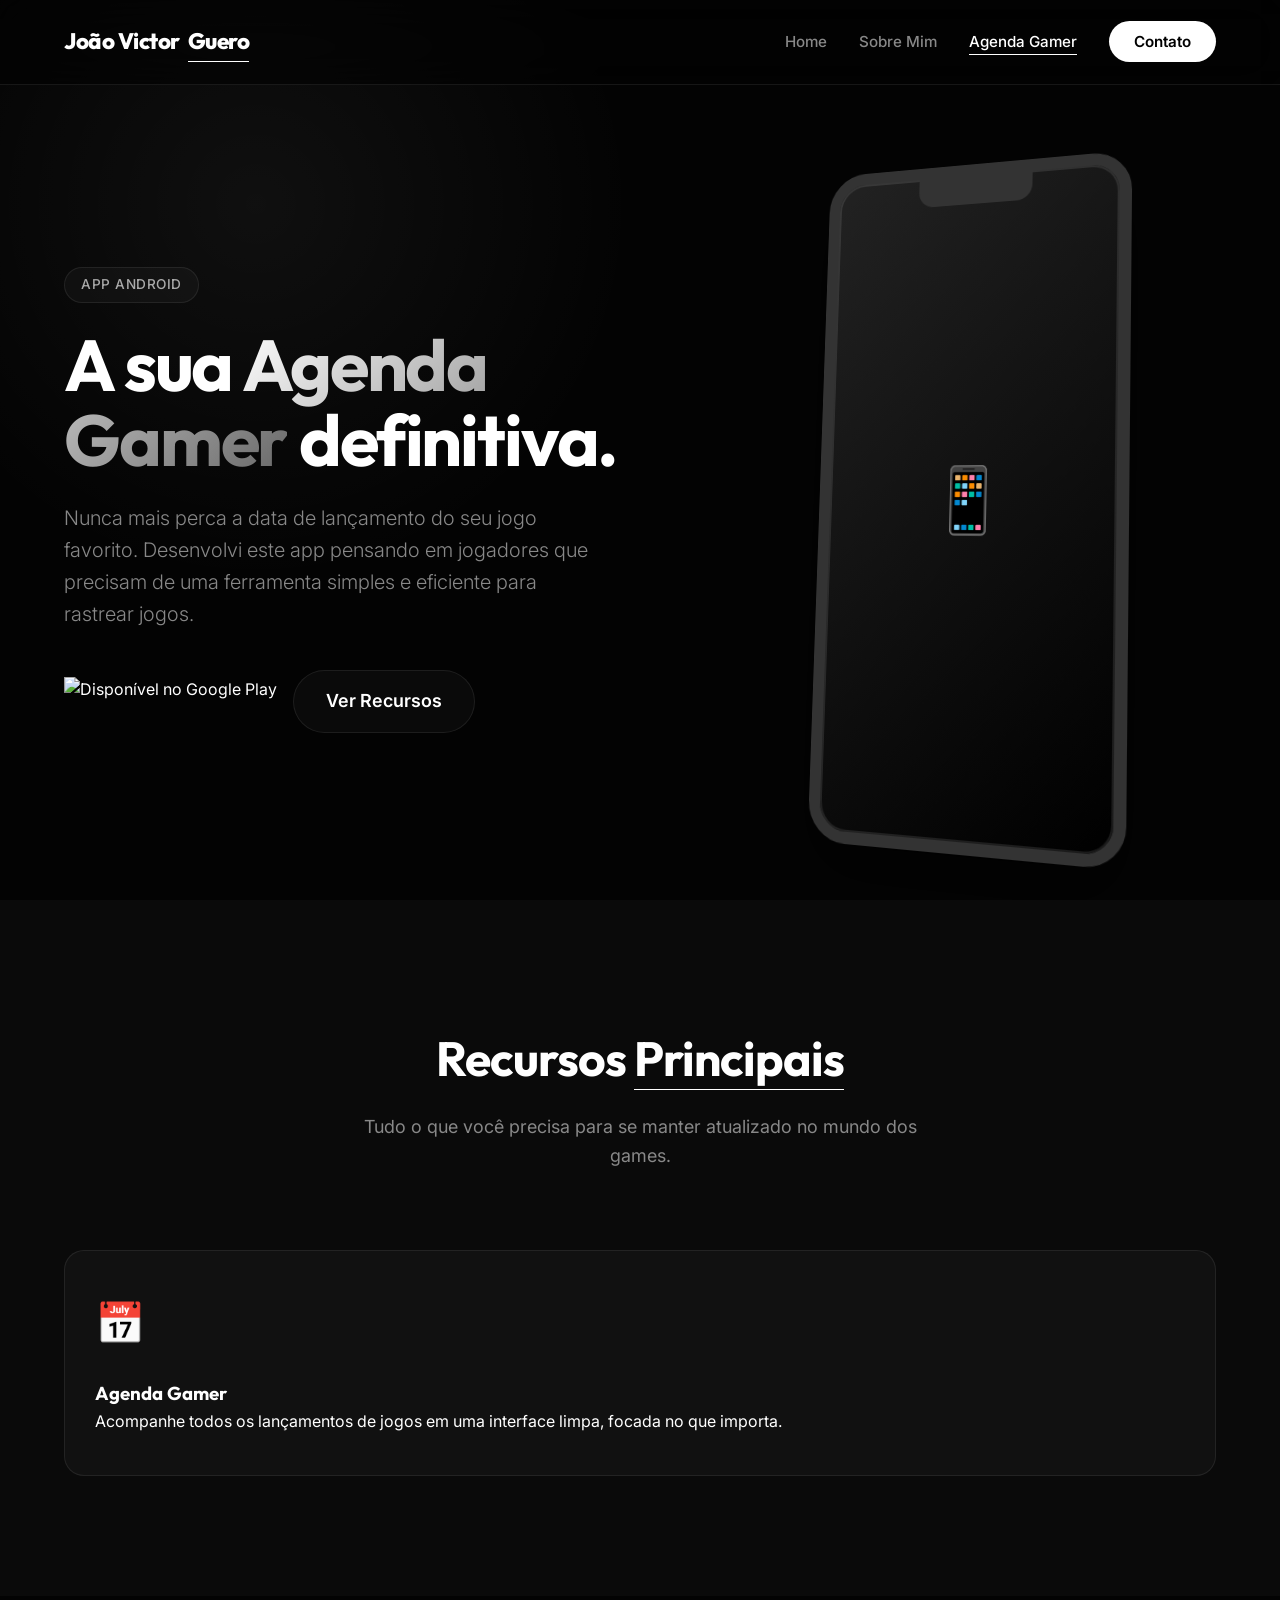
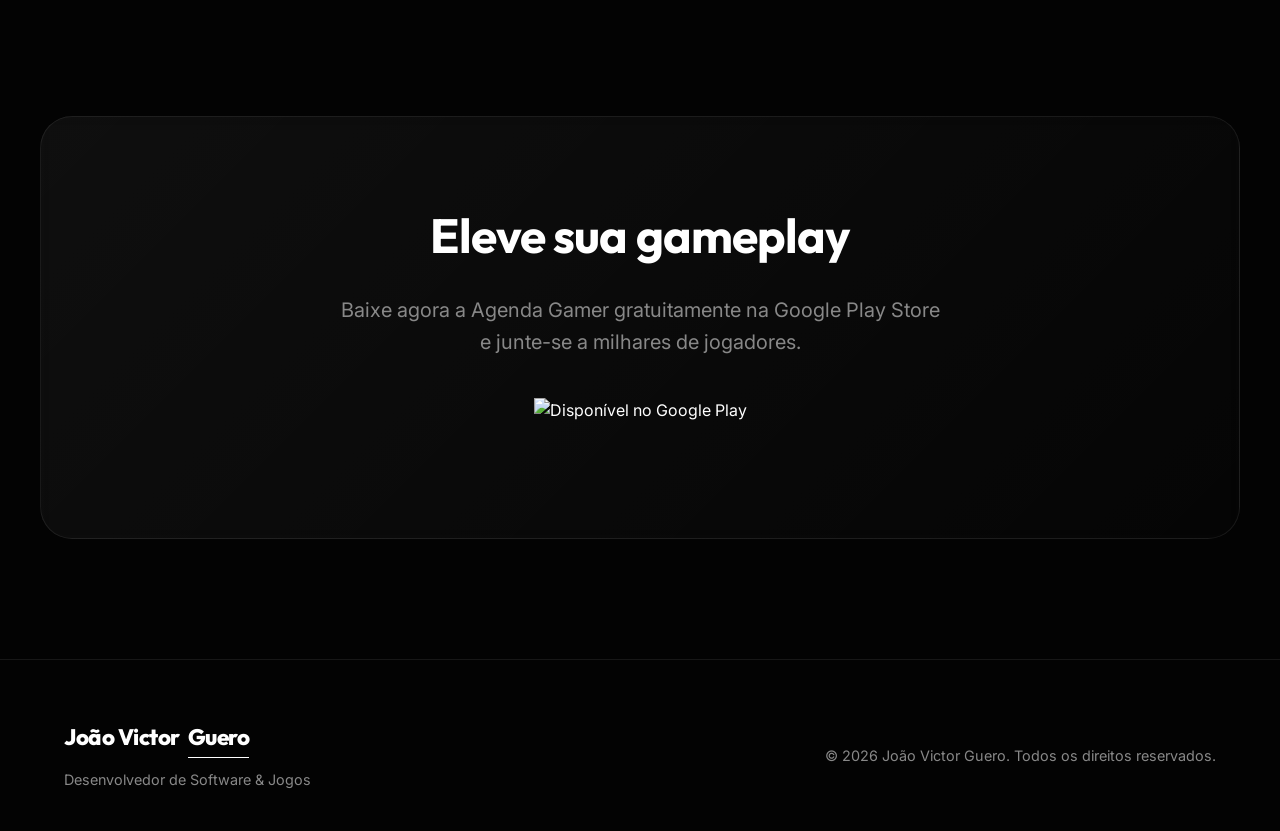
==== agenda.html @ 5a16f190 "commit" ====
<!DOCTYPE html>
<html lang="pt-BR">
<head>
    <meta charset="UTF-8">
    <meta name="viewport" content="width=device-width, initial-scale=1.0">
    <title>Agenda Gamer | João Victor Guero</title>
    <meta name="description" content="Agenda Gamer - O app definitivo para organizar lançamentos de jogos. Criado por João Victor Guero.">
    <link rel="preconnect" href="https://fonts.googleapis.com">
    <link rel="preconnect" href="https://fonts.gstatic.com" crossorigin>
    <link href="https://fonts.googleapis.com/css2?family=Inter:wght@300;400;500;600&family=Outfit:wght@500;700;800&display=swap" rel="stylesheet">
    <link rel="stylesheet" href="styles.css">
</head>
<body>
    <header class="header">
        <div class="container">
            <nav class="nav">
                <a href="index.html" class="logo">
                    João Victor <span class="accent">Guero</span>
                </a>
                <ul class="nav-links">
                    <li><a href="index.html">Home</a></li>
                    <li><a href="sobre.html">Sobre Mim</a></li>
                    <li><a href="agenda.html" class="active">Agenda Gamer</a></li>
                    <li><a href="index.html#contact" class="btn-primary">Contato</a></li>
                </ul>
            </nav>
        </div>
    </header>

    <main>
        <section class="hero">
            <div class="container hero-container animate-on-scroll visible">
                <div class="hero-content">
                    <div class="badge">App Android</div>
                    <h1 class="hero-title">A sua <span class="accent-gradient">Agenda Gamer</span> definitiva.</h1>
                    <p class="hero-description">Nunca mais perca a data de lançamento do seu jogo favorito. Desenvolvi este app pensando em jogadores que precisam de uma ferramenta simples e eficiente para rastrear jogos.</p>
                    <div class="hero-cta" style="display: flex; gap: 16px; align-items: center;">
                        <a href="https://play.google.com/store/apps/details?id=com.joaovictorguero.calendariogamer" target="_blank" class="play-store-btn">
                            <img src="https://upload.wikimedia.org/wikipedia/commons/7/78/Google_Play_Store_badge_EN.svg" alt="Disponível no Google Play">
                        </a>
                        <a href="#features" class="btn-outline" style="padding: 16px 32px; font-size: 1.125rem;">Ver Recursos</a>
                    </div>
                </div>
                <div class="hero-image">
                    <div class="app-mockup-container">
                        <div class="app-mockup">
                            <span class="app-screen-placeholder">📱</span>
                        </div>
                    </div>
                </div>
            </div>
        </section>

        <section id="features" class="games-section bg-alt section-padding">
            <div class="container">
                <div class="section-header animate-on-scroll visible">
                    <h2>Recursos <span class="accent">Principais</span></h2>
                    <p>Tudo o que você precisa para se manter atualizado no mundo dos games.</p>
                </div>
                <div class="features-grid">
                    <div class="feature-card animate-on-scroll visible">
                        <div class="feature-icon">📅</div>
                        <h3>Agenda Gamer</h3>
                        <p>Acompanhe todos os lançamentos de jogos em uma interface limpa, focada no que importa.</p>
                    </div>
                </div>
            </div>
        </section>

        <section class="cta-section section-padding">
            <div class="container cta-container animate-on-scroll visible">
                <h2>Eleve sua gameplay</h2>
                <p>Baixe agora a Agenda Gamer gratuitamente na Google Play Store e junte-se a milhares de jogadores.</p>
                <a href="https://play.google.com/store/apps/details?id=com.joaovictorguero.calendariogamer" target="_blank" class="play-store-btn">
                    <img src="https://upload.wikimedia.org/wikipedia/commons/7/78/Google_Play_Store_badge_EN.svg" alt="Disponível no Google Play" style="height: 60px;">
                </a>
            </div>
        </section>
    </main>

    <footer class="footer">
        <div class="container footer-container">
            <div class="footer-info">
                <a href="index.html" class="logo">João Victor <span class="accent">Guero</span></a>
                <p>Desenvolvedor de Software & Jogos</p>
            </div>
            <div class="footer-links">
                <p>&copy; 2026 João Victor Guero. Todos os direitos reservados.</p>
            </div>
        </div>
    </footer>

    <script src="script.js"></script>
</body>
</html>
---- styles.css ----
:root {
    --bg-color: #030303;
    --bg-secondary: #0a0a0a;
    --bg-tertiary: #141414;
    --text-color: #ffffff;
    --text-muted: #888888;
    --text-dark: #000000;
    --primary: #ffffff;
    --primary-glow: rgba(255, 255, 255, 0.15);
    --secondary: #aaaaaa;
    --glass-bg: rgba(255, 255, 255, 0.03);
    --glass-border: rgba(255, 255, 255, 0.08);
    --glass-hover: rgba(255, 255, 255, 0.06);
    --border-radius: 20px;
    --transition-fast: 0.2s cubic-bezier(0.25, 0.46, 0.45, 0.94);
    --transition-medium: 0.4s cubic-bezier(0.25, 0.46, 0.45, 0.94);
}

* {
    margin: 0;
    padding: 0;
    box-sizing: border-box;
}

body {
    font-family: 'Inter', sans-serif;
    background-color: var(--bg-color);
    color: var(--text-color);
    line-height: 1.6;
    overflow-x: hidden;
    -webkit-font-smoothing: antialiased;
    -moz-osx-font-smoothing: grayscale;
}

h1, h2, h3, h4 {
    font-family: 'Outfit', sans-serif;
    color: var(--text-color);
    font-weight: 700;
}

a {
    text-decoration: none;
    color: inherit;
}

ul {
    list-style: none;
}

.container {
    max-width: 1200px;
    margin: 0 auto;
    padding: 0 24px;
}

.accent {
    color: var(--text-color);
    position: relative;
}
.accent::after {
    content: '';
    position: absolute;
    bottom: -2px;
    left: 0;
    width: 100%;
    height: 1px;
    background: var(--primary);
}

.accent-gradient {
    background: linear-gradient(135deg, #ffffff, #666666);
    -webkit-background-clip: text;
    -webkit-text-fill-color: transparent;
}

/* HEADER */
.header {
    position: fixed;
    top: 0;
    left: 0;
    width: 100%;
    padding: 24px 0;
    background: rgba(3, 3, 3, 0.6);
    backdrop-filter: blur(20px);
    -webkit-backdrop-filter: blur(20px);
    border-bottom: 1px solid var(--glass-border);
    z-index: 1000;
    transition: all var(--transition-medium);
}

.header.scrolled {
    padding: 16px 0;
    background: rgba(3, 3, 3, 0.85);
    box-shadow: 0 10px 30px rgba(0, 0, 0, 0.5);
}

.nav {
    display: flex;
    justify-content: space-between;
    align-items: center;
}

.logo {
    font-family: 'Outfit', sans-serif;
    font-weight: 800;
    font-size: 1.4rem;
    display: flex;
    align-items: center;
    gap: 8px;
    letter-spacing: -0.5px;
    transition: transform var(--transition-fast);
}

.logo:hover {
    transform: scale(1.02);
}

.nav-links {
    display: flex;
    align-items: center;
    gap: 32px;
}

.nav-links a:not(.btn-primary) {
    font-weight: 500;
    font-size: 0.95rem;
    color: var(--text-muted);
    transition: color var(--transition-fast);
    position: relative;
}

.nav-links a:not(.btn-primary)::after {
    content: '';
    position: absolute;
    width: 0%;
    height: 1px;
    bottom: -4px;
    left: 0;
    background-color: var(--primary);
    transition: width var(--transition-medium);
}

.nav-links a:not(.btn-primary):hover {
    color: #fff;
}
.nav-links a:not(.btn-primary):hover::after {
    width: 100%;
}
.nav-links a.active {
    color: #fff;
}
.nav-links a.active::after {
    width: 100%;
}

/* BUTTONS */
.btn-primary {
    background: var(--text-color);
    color: var(--text-dark);
    padding: 10px 24px;
    border-radius: 100px;
    font-weight: 600;
    font-size: 0.95rem;
    transition: all var(--transition-fast);
    border: 1px solid transparent;
}

.btn-primary:hover {
    transform: translateY(-2px);
    box-shadow: 0 8px 20px var(--primary-glow);
    background: transparent;
    color: var(--text-color);
    border-color: var(--text-color);
}

.btn-large {
    display: inline-block;
    background: var(--text-color);
    color: var(--text-dark);
    padding: 16px 40px;
    border-radius: 100px;
    font-size: 1.125rem;
    font-weight: 700;
    transition: all var(--transition-fast);
    border: 1px solid transparent;
}

.btn-large:hover {
    transform: scale(1.03) translateY(-3px);
    box-shadow: 0 10px 25px var(--primary-glow);
    background: transparent;
    color: var(--text-color);
    border-color: var(--text-color);
}

.btn-outline {
    align-self: flex-start;
    padding: 10px 24px;
    border: 1px solid var(--glass-border);
    color: var(--text-color);
    border-radius: 100px;
    font-weight: 600;
    transition: all var(--transition-fast);
    background: var(--glass-bg);
}

.btn-outline:hover {
    background: var(--text-color);
    color: var(--text-dark);
    box-shadow: 0 4px 15px var(--primary-glow);
    border-color: var(--text-color);
}

.play-store-btn {
    display: inline-block;
    transition: transform var(--transition-fast);
}

.play-store-btn img {
    height: 48px;
    display: block;
}

.play-store-btn:hover {
    transform: scale(1.05);
}

/* HERO COMMON */
.hero {
    min-height: 100vh;
    display: flex;
    align-items: center;
    padding-top: 100px;
    position: relative;
    overflow: hidden;
}

.hero::before {
    content: '';
    position: absolute;
    top: -20%;
    left: -10%;
    width: 60vw;
    height: 60vw;
    background: radial-gradient(circle, rgba(255,255,255,0.05) 0%, rgba(0,0,0,0) 70%);
    border-radius: 50%;
    z-index: -1;
}

.hero-container {
    display: grid;
    grid-template-columns: 1.2fr 1fr;
    gap: 60px;
    align-items: center;
}

.hero.centered .hero-container {
    grid-template-columns: 1fr;
    text-align: center;
    max-width: 800px;
}

.badge {
    display: inline-block;
    padding: 6px 16px;
    background: var(--glass-bg);
    border: 1px solid var(--glass-border);
    border-radius: 100px;
    font-size: 0.85rem;
    font-weight: 500;
    color: var(--secondary);
    margin-bottom: 24px;
    letter-spacing: 0.5px;
    text-transform: uppercase;
}

.hero-title {
    font-size: 4.5rem;
    line-height: 1.05;
    margin-bottom: 24px;
    letter-spacing: -0.03em;
}

.hero-description {
    font-size: 1.25rem;
    color: var(--text-muted);
    margin-bottom: 40px;
    max-width: 540px;
    font-weight: 300;
}

.hero.centered .hero-description {
    margin: 0 auto 40px;
}

/* HOME VISUAL */
.developer-visual {
    position: relative;
    width: 100%;
    max-width: 400px;
    margin: 0 auto;
    background: linear-gradient(145deg, rgba(25,25,25,0.8), rgba(10,10,10,0.9));
    border-radius: 40px;
    border: 1px solid var(--glass-border);
    box-shadow: 0 30px 60px -15px rgba(0, 0, 0, 1), inset 0 1px 0 rgba(255,255,255,0.1);
    display: flex;
    align-items: center;
    justify-content: center;
    aspect-ratio: 1 / 1;
    transition: transform var(--transition-medium);
}

.visual-placeholder {
    font-size: 7rem;
    filter: drop-shadow(0 0 30px rgba(255,255,255,0.2));
    animation: float 6s ease-in-out infinite;
}

@keyframes float {
    0% { transform: translateY(0px) rotate(0deg); }
    50% { transform: translateY(-20px) rotate(2deg); }
    100% { transform: translateY(0px) rotate(0deg); }
}

.developer-visual:hover {
    transform: translateY(-10px) scale(1.02);
}

/* SECTION HEADERS */
.section-padding {
    padding: 120px 0;
}

.bg-alt {
    background-color: var(--bg-secondary);
}

.section-header {
    text-align: center;
    margin-bottom: 80px;
}

.section-header h2 {
    font-size: 3rem;
    margin-bottom: 16px;
    letter-spacing: -0.02em;
}

.section-header p {
    color: var(--text-muted);
    font-size: 1.125rem;
    max-width: 600px;
    margin: 0 auto;
}

/* GAMES GRID (HOME) */
.games-grid {
    display: grid;
    grid-template-columns: repeat(auto-fit, minmax(340px, 1fr));
    gap: 40px;
}

.game-card {
    background: var(--bg-tertiary);
    border: 1px solid var(--glass-border);
    border-radius: var(--border-radius);
    overflow: hidden;
    transition: all var(--transition-medium);
    display: flex;
    flex-direction: column;
}

.game-card:hover {
    transform: translateY(-12px);
    border-color: rgba(255, 255, 255, 0.2);
    box-shadow: 0 20px 40px rgba(0,0,0,0.5);
}

.game-image-placeholder {
    height: 240px;
    background: linear-gradient(135deg, #222, #111);
    display: flex;
    align-items: center;
    justify-content: center;
    border-bottom: 1px solid var(--glass-border);
    overflow: hidden;
    position: relative;
}

.game-icon {
    font-size: 5rem;
    filter: drop-shadow(0 0 10px rgba(255,255,255,0.1));
    transition: transform var(--transition-medium);
}

.game-card:hover .game-icon {
    transform: scale(1.1);
}

.game-info {
    padding: 40px 32px;
    display: flex;
    flex-direction: column;
    flex-grow: 1;
}

.game-info h3 {
    font-size: 1.75rem;
    margin-bottom: 16px;
}

.game-info p {
    color: var(--text-muted);
    margin-bottom: 32px;
    flex-grow: 1;
    font-size: 1.05rem;
}

/* SOBRE MIM PAGE */
.profile-section {
    display: grid;
    grid-template-columns: 1fr 1fr;
    gap: 80px;
    align-items: center;
}

.profile-image-container {
    position: relative;
    border-radius: var(--border-radius);
    overflow: hidden;
    aspect-ratio: 4/5;
    background: #111;
    border: 1px solid var(--glass-border);
}

.profile-image-placeholder {
    width: 100%;
    height: 100%;
    display: flex;
    align-items: center;
    justify-content: center;
    font-size: 6rem;
    background: linear-gradient(to bottom right, #2a2a2a, #0a0a0a);
}

.skills-grid {
    display: flex;
    flex-wrap: wrap;
    gap: 12px;
    margin-top: 24px;
}

.skill-badge {
    padding: 8px 20px;
    background: var(--glass-bg);
    border: 1px solid var(--glass-border);
    border-radius: 100px;
    font-size: 0.9rem;
    font-weight: 500;
    color: var(--text-color);
    transition: all var(--transition-fast);
}

.skill-badge:hover {
    background: var(--primary);
    color: var(--text-dark);
}

/* AGENDA GAMER PAGE */
.app-mockup-container {
    perspective: 1000px;
    display: flex;
    justify-content: center;
}

.app-mockup {
    width: 100%;
    max-width: 320px;
    background: linear-gradient(135deg, #222, #000);
    border-radius: 40px;
    border: 12px solid #333;
    box-shadow: 0 30px 60px rgba(0,0,0,0.8), inset 0 0 0 2px rgba(255,255,255,0.1);
    transform: rotateY(-15deg) rotateX(5deg);
    transition: transform var(--transition-medium);
    aspect-ratio: 9 / 19.5;
    position: relative;
    display: flex;
    align-items: center;
    justify-content: center;
}

.app-mockup::before {
    content: '';
    position: absolute;
    top: 0;
    left: 50%;
    transform: translateX(-50%);
    width: 120px;
    height: 30px;
    background-color: #333;
    border-bottom-left-radius: 16px;
    border-bottom-right-radius: 16px;
    z-index: 10;
}

.app-mockup:hover {
    transform: rotateY(0deg) rotateX(0deg) scale(1.05);
}

.app-screen-placeholder {
    font-size: 4rem;
    color: #555;
}

.features-grid {
    display: grid;
    grid-template-columns: repeat(auto-fit, minmax(300px, 1fr));
    gap: 30px;
}

.feature-card {
    background: var(--glass-bg);
    border: 1px solid var(--glass-border);
    padding: 40px 30px;
    border-radius: var(--border-radius);
    transition: all var(--transition-medium);
}

.feature-card:hover {
    transform: translateY(-10px);
    background: var(--glass-hover);
    border-color: rgba(255, 255, 255, 0.2);
}

.feature-icon {
    font-size: 2.5rem;
    margin-bottom: 24px;
}

/* CTA SECTION */
.cta-section {
    padding: 120px 0;
    text-align: center;
    position: relative;
}

.cta-container {
    background: linear-gradient(135deg, rgba(255,255,255,0.05), rgba(255,255,255,0.01));
    border: 1px solid var(--glass-border);
    padding: 80px 40px;
    border-radius: 32px;
    backdrop-filter: blur(10px);
}

.cta-container h2 {
    font-size: 3rem;
    margin-bottom: 20px;
    letter-spacing: -0.02em;
}

.cta-container p {
    color: var(--text-muted);
    margin-bottom: 40px;
    font-size: 1.25rem;
    max-width: 600px;
    margin-left: auto;
    margin-right: auto;
}

/* FOOTER */
.footer {
    padding: 60px 0 40px;
    border-top: 1px solid var(--glass-border);
    background: var(--bg-color);
}

.footer-container {
    display: flex;
    justify-content: space-between;
    align-items: center;
    flex-wrap: wrap;
    gap: 30px;
}

.footer-info p {
    color: var(--text-muted);
    font-size: 0.9rem;
    margin-top: 12px;
}

.footer-links p {
    color: var(--text-muted);
    font-size: 0.9rem;
}

/* ANIMATIONS (OBSERVER) */
.animate-on-scroll {
    opacity: 0;
    transform: translateY(40px);
    transition: opacity 0.8s cubic-bezier(0.25, 0.46, 0.45, 0.94), transform 0.8s cubic-bezier(0.25, 0.46, 0.45, 0.94);
}

.animate-on-scroll.visible {
    opacity: 1;
    transform: translateY(0);
}

/* RESPONSIVE */
@media (max-width: 992px) {
    .hero-container, .profile-section {
        grid-template-columns: 1fr;
        text-align: center;
    }
    .hero-title {
        font-size: 3.5rem;
    }
    .hero-description, .profile-section p {
        margin-left: auto;
        margin-right: auto;
    }
    .btn-outline, .skills-grid {
        justify-content: center;
        align-self: center;
    }
}

@media (max-width: 768px) {
    .nav-links {
        display: none;
    }
    .hero-title {
        font-size: 2.8rem;
    }
    .section-header h2 {
        font-size: 2.2rem;
    }
}
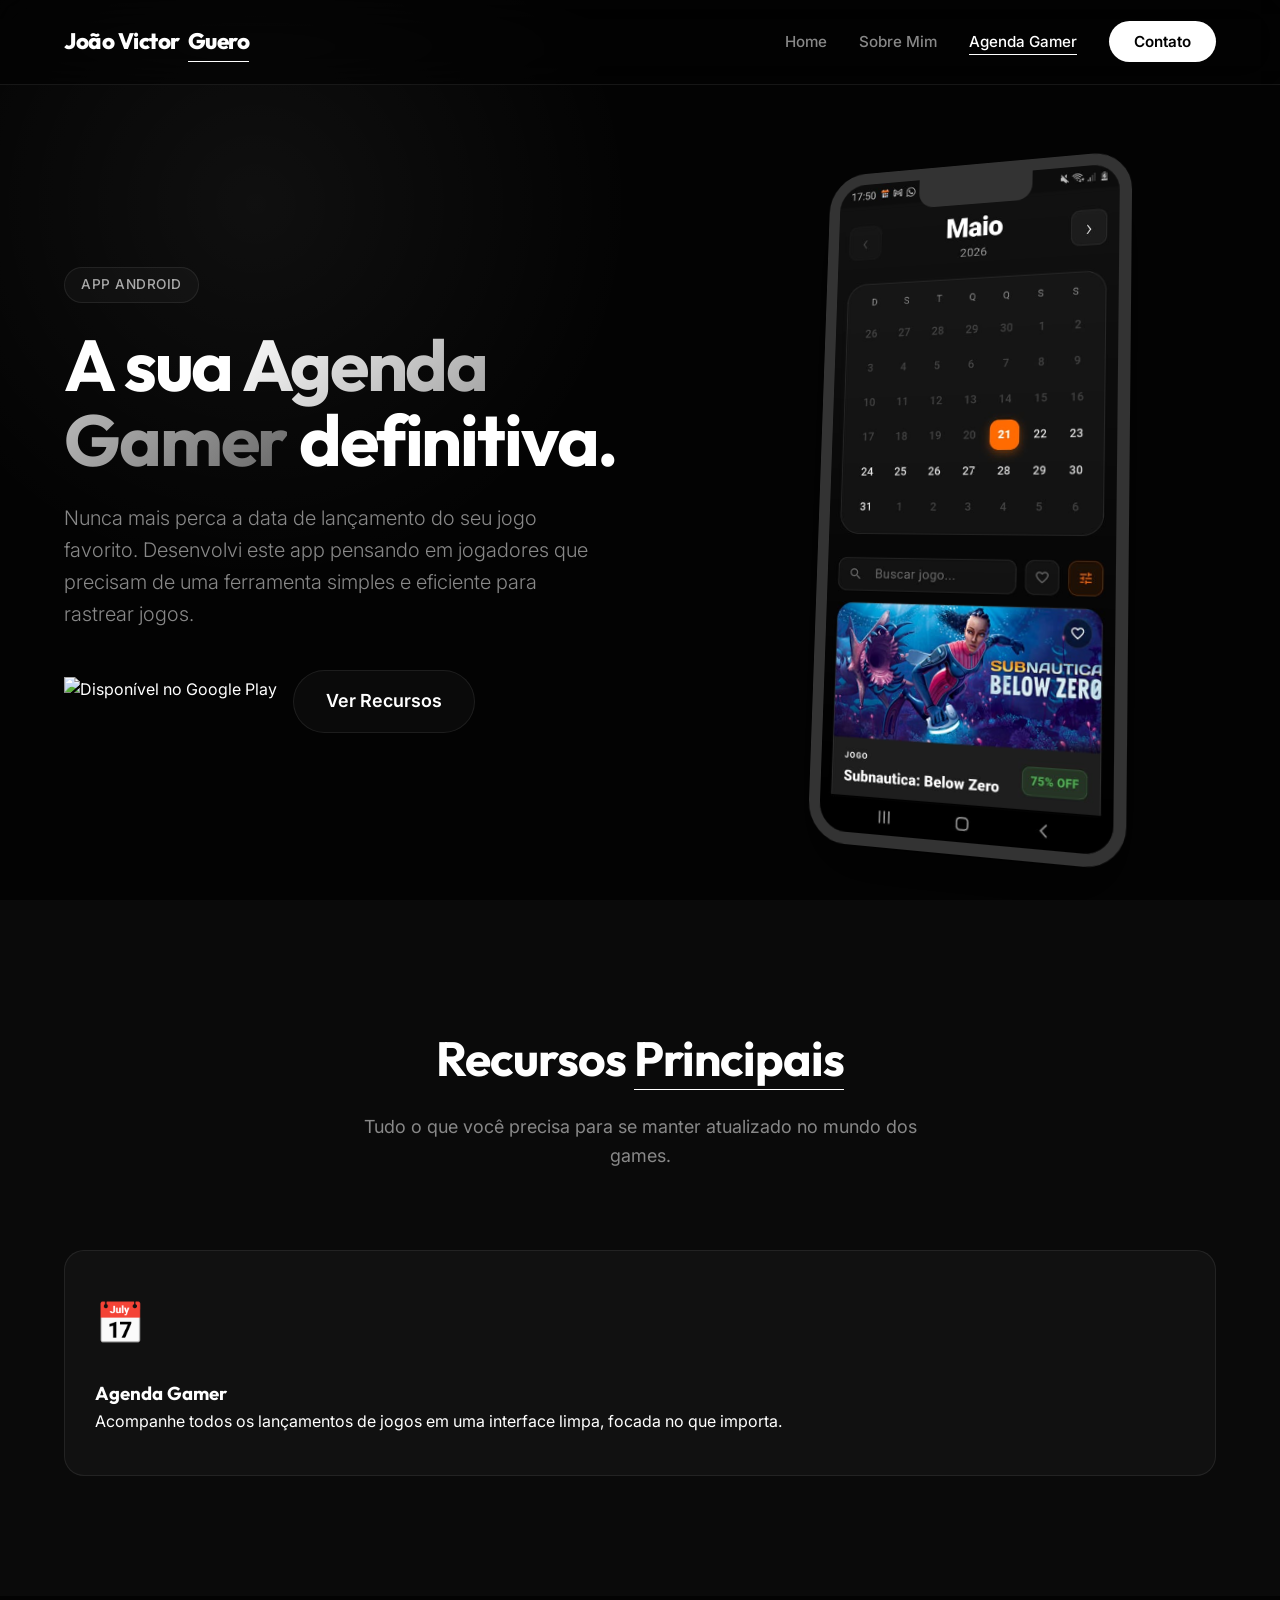
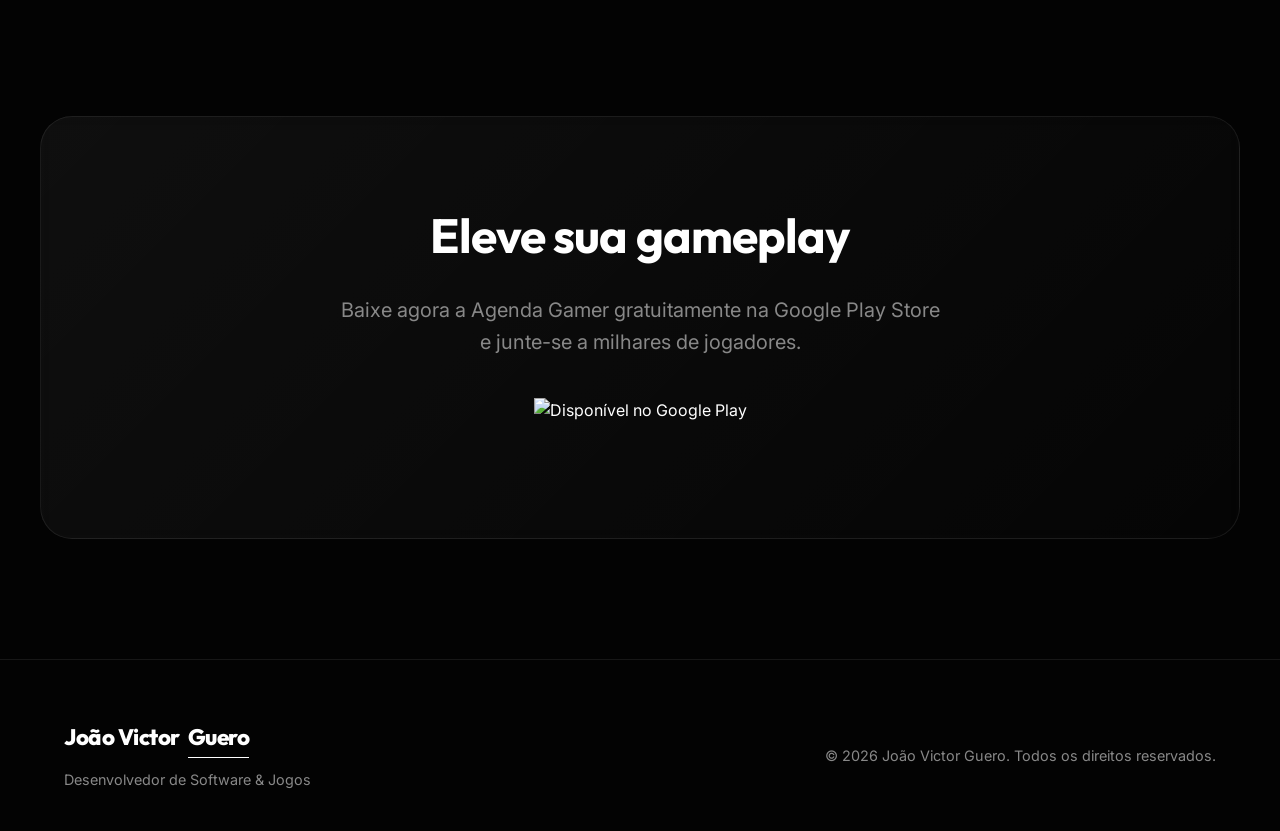
==== commit 9aea9748: "feat: replace app mockup placeholder with image and implement responsive layout adjustments" ====
--- a/agenda.html
+++ b/agenda.html
@@ -44,7 +44,7 @@
                 <div class="hero-image">
                     <div class="app-mockup-container">
                         <div class="app-mockup">
-                            <span class="app-screen-placeholder">📱</span>
+                            <img src="img.jpeg" alt="Screenshot da Agenda Gamer" class="app-screen-image">
                         </div>
                     </div>
                 </div>
--- a/styles.css
+++ b/styles.css
@@ -507,9 +507,12 @@
     transform: rotateY(0deg) rotateX(0deg) scale(1.05);
 }
 
-.app-screen-placeholder {
-    font-size: 4rem;
-    color: #555;
+.app-screen-image {
+    width: 100%;
+    height: 100%;
+    object-fit: cover;
+    border-radius: 28px;
+    display: block;
 }
 
 .features-grid {
@@ -622,6 +625,16 @@
         justify-content: center;
         align-self: center;
     }
+    .hero-cta {
+        justify-content: center;
+    }
+    .app-mockup {
+        max-width: 200px;
+        transform: none;
+    }
+    .app-mockup:hover {
+        transform: scale(1.05);
+    }
 }
 
 @media (max-width: 768px) {
@@ -634,4 +647,17 @@
     .section-header h2 {
         font-size: 2.2rem;
     }
+    .hero-cta {
+        flex-direction: column;
+        align-items: center;
+    }
+    .app-mockup {
+        max-width: 160px;
+    }
+    .cta-container {
+        padding: 60px 24px;
+    }
+    .cta-container h2 {
+        font-size: 2.2rem;
+    }
 }
